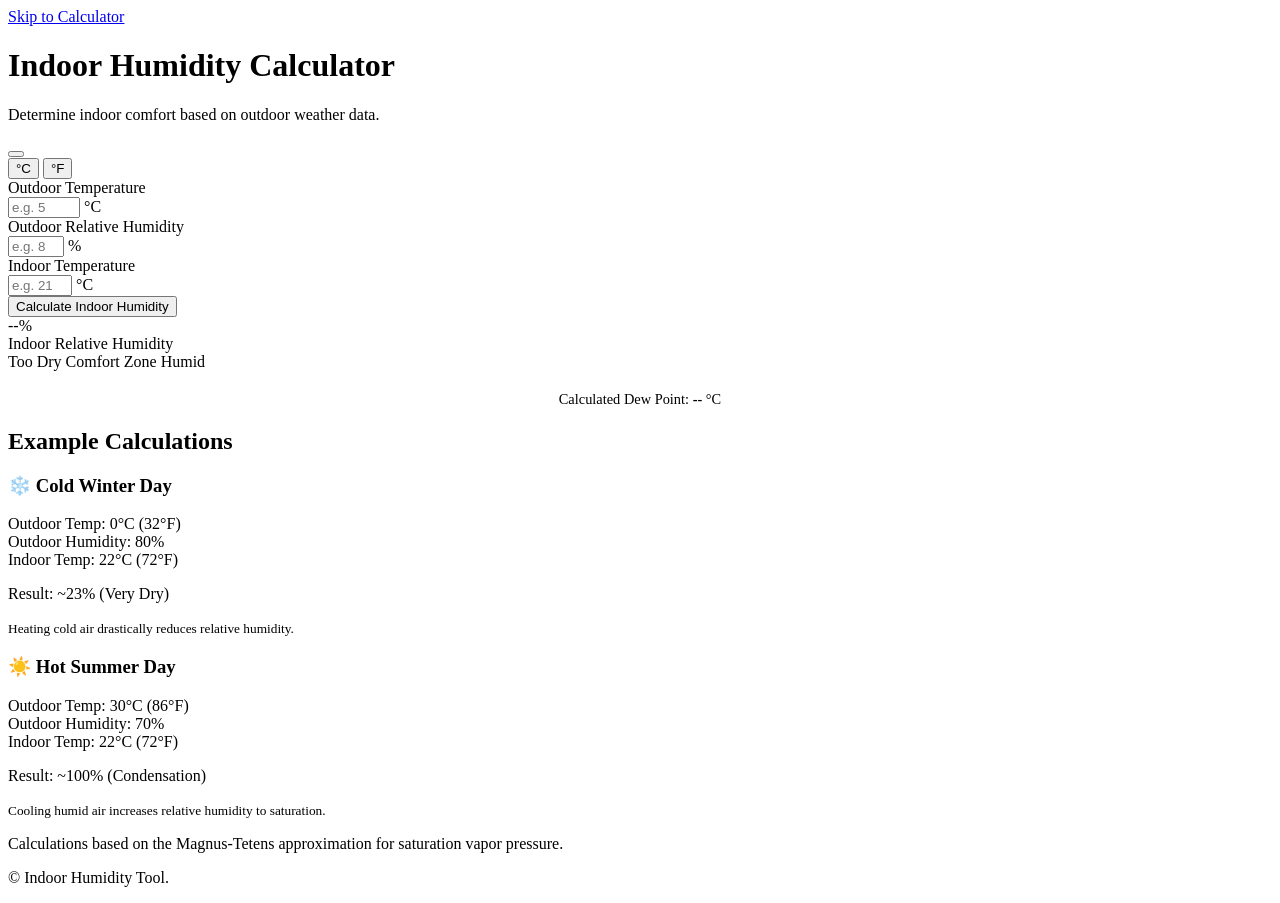
==== public/index.html @ 2df4491f "move index.html to public folder" ====
<!DOCTYPE html>
<html lang="en">
  <head>
    <meta charset="UTF-8" />
    <meta
      name="viewport"
      content="width=device-width, initial-scale=1.0" />
    <meta
      name="description"
      content="Calculate indoor relative humidity based on outdoor temperature and humidity. Uses the accurate Magnus-Tetens formula to determine dew point and comfort levels." />
    <meta
      name="author"
      content="Physics Calculator Tool" />
    <title>Indoor Humidity Calculator | Free Tool</title>
    <link
      rel="stylesheet"
      href="styles.css" />
  </head>
  <body>
    <a
      href="#main-calculator"
      class="skip-link"
      >Skip to Calculator</a
    >

    <header role="banner">
      <div class="header-content">
        <h1>Indoor Humidity Calculator</h1>
        <p>Determine indoor comfort based on outdoor weather data.</p>
      </div>
      <div class="controls">
        <!-- Theme Toggle -->
        <button
          class="btn-icon"
          id="theme-toggle"
          aria-label="Toggle dark mode">
          <!-- Sun Icon -->
          <svg
            class="sun-icon"
            viewBox="0 0 24 24"
            style="display: none">
            <path
              d="M12 7c-2.76 0-5 2.24-5 5s2.24 5 5 5 5-2.24 5-5-2.24-5-5-5zM2 13h2c.55 0 1-.45 1-1s-.45-1-1-1H2c-.55 0-1 .45-1 1s.45 1 1 1zm18 0h2c.55 0 1-.45 1-1s-.45-1-1-1h-2c-.55 0-1 .45-1 1s.45 1 1 1zM11 2v2c0 .55.45 1 1 1s1-.45 1-1V2c0-.55-.45-1-1-1s-1 .45-1 1zm0 18v2c0 .55.45 1 1 1s1-.45 1-1v-2c0-.55-.45-1-1-1s-1 .45-1 1zM5.99 4.58c-.39-.39-1.03-.39-1.41 0-.39.39-.39 1.03 0 1.41l1.06 1.06c.39.39 1.03.39 1.41 0s.39-1.03 0-1.41L5.99 4.58zm12.37 12.37c-.39-.39-1.03-.39-1.41 0-.39.39-.39 1.03 0 1.41l1.06 1.06c.39.39 1.03.39 1.41 0 .39-.39.39-1.03 0-1.41l-1.06-1.06zm1.06-10.96c.39-.39.39-1.03 0-1.41-.39-.39-1.03-.39-1.41 0l-1.06 1.06c-.39.39-.39 1.03 0 1.41s1.03.39 1.41 0l1.06-1.06zM7.05 18.36c.39-.39.39-1.03 0-1.41-.39-.39-1.03-.39-1.41 0l-1.06 1.06c-.39.39-.39 1.03 0 1.41s1.03.39 1.41 0l1.06-1.06z" />
          </svg>
          <!-- Moon Icon -->
          <svg
            class="moon-icon"
            viewBox="0 0 24 24"
            style="display: none">
            <path
              d="M12 3c-4.97 0-9 4.03-9 9s4.03 9 9 9 9-4.03 9-9c0-.46-.04-.92-.1-1.36-.98 1.37-2.58 2.26-4.4 2.26-2.98 0-5.4-2.42-5.4-5.4 0-1.81.89-3.42 2.26-4.4-.44-.06-.9-.1-1.36-.1z" />
          </svg>
        </button>

        <!-- Unit Toggle -->
        <div
          class="unit-toggle"
          role="radiogroup"
          aria-label="Temperature Unit">
          <button
            id="btn-celsius"
            role="radio"
            aria-checked="true"
            >°C</button
          >
          <button
            id="btn-fahrenheit"
            role="radio"
            aria-checked="false"
            >°F</button
          >
        </div>
      </div>
    </header>

    <main id="main-calculator">
      <form
        id="calc-form"
        aria-label="Humidity Calculation Form"
        novalidate>
        <div class="form-group">
          <label for="outdoor-temp">Outdoor Temperature</label>
          <div class="input-wrapper">
            <input
              type="number"
              id="outdoor-temp"
              name="outdoor-temp"
              placeholder="e.g. 5"
              required
              step="0.1"
              min="-50"
              max="60" />
            <span
              class="suffix"
              id="suffix-out"
              aria-hidden="true"
              >°C</span
            >
          </div>
        </div>

        <div class="form-group">
          <label for="outdoor-hum">Outdoor Relative Humidity</label>
          <div class="input-wrapper">
            <input
              type="number"
              id="outdoor-hum"
              name="outdoor-hum"
              placeholder="e.g. 80"
              required
              min="0"
              max="100"
              step="1" />
            <span class="suffix">%</span>
          </div>
        </div>

        <div class="form-group">
          <label for="indoor-temp">Indoor Temperature</label>
          <div class="input-wrapper">
            <input
              type="number"
              id="indoor-temp"
              name="indoor-temp"
              placeholder="e.g. 21"
              required
              step="0.1"
              min="0"
              max="50" />
            <span
              class="suffix"
              id="suffix-in"
              aria-hidden="true"
              >°C</span
            >
          </div>
        </div>

        <button type="submit">Calculate Indoor Humidity</button>
      </form>

      <!-- Live Region for Accessibility -->
      <div
        id="result-region"
        role="region"
        aria-live="polite"
        aria-atomic="true">
        <div class="result-header">
          <div
            class="result-value"
            id="display-humidity"
            >--%</div
          >
          <div class="result-label">Indoor Relative Humidity</div>
        </div>

        <div class="gauge-wrapper">
          <div class="gauge-labels">
            <span>Too Dry</span>
            <span>Comfort Zone</span>
            <span>Humid</span>
          </div>
          <div class="gauge-track">
            <div
              class="gauge-thumb"
              id="gauge-thumb"
              style="left: 0%"></div>
          </div>
          <div
            class="status-msg"
            id="status-message"></div>
        </div>

        <p style="text-align: center; font-size: 0.9rem; color: var(--text-muted); margin-top: 20px">
          Calculated Dew Point: <strong id="display-dewpoint">--</strong> <span id="suffix-dp">°C</span>
        </p>
      </div>
    </main>

    <section
      class="examples-section"
      aria-labelledby="examples-heading">
      <h2 id="examples-heading">Example Calculations</h2>
      <div class="example-grid">
        <article class="example-card">
          <h3>❄️ Cold Winter Day</h3>
          <div class="data-row">
            <span class="data-label">Outdoor Temp:</span>
            <span class="data-val">0°C (32°F)</span>
          </div>
          <div class="data-row">
            <span class="data-label">Outdoor Humidity:</span>
            <span class="data-val">80%</span>
          </div>
          <div class="data-row">
            <span class="data-label">Indoor Temp:</span>
            <span class="data-val">22°C (72°F)</span>
          </div>
          <div class="example-outcome">
            <p style="color: var(--danger)">Result: ~23% (Very Dry)</p>
            <small style="color: var(--text-muted)">Heating cold air drastically reduces relative humidity.</small>
          </div>
        </article>

        <article class="example-card">
          <h3>☀️ Hot Summer Day</h3>
          <div class="data-row">
            <span class="data-label">Outdoor Temp:</span>
            <span class="data-val">30°C (86°F)</span>
          </div>
          <div class="data-row">
            <span class="data-label">Outdoor Humidity:</span>
            <span class="data-val">70%</span>
          </div>
          <div class="data-row">
            <span class="data-label">Indoor Temp:</span>
            <span class="data-val">22°C (72°F)</span>
          </div>
          <div class="example-outcome">
            <p style="color: var(--primary)">Result: ~100% (Condensation)</p>
            <small style="color: var(--text-muted)">Cooling humid air increases relative humidity to saturation.</small>
          </div>
        </article>
      </div>
    </section>

    <footer role="contentinfo">
      <p>Calculations based on the Magnus-Tetens approximation for saturation vapor pressure.</p>
      <p>&copy; <span id="year"></span> Indoor Humidity Tool.</p>
    </footer>

    <script
      type="module"
      src="./scripts/main.js"></script>
  </body>
</html>
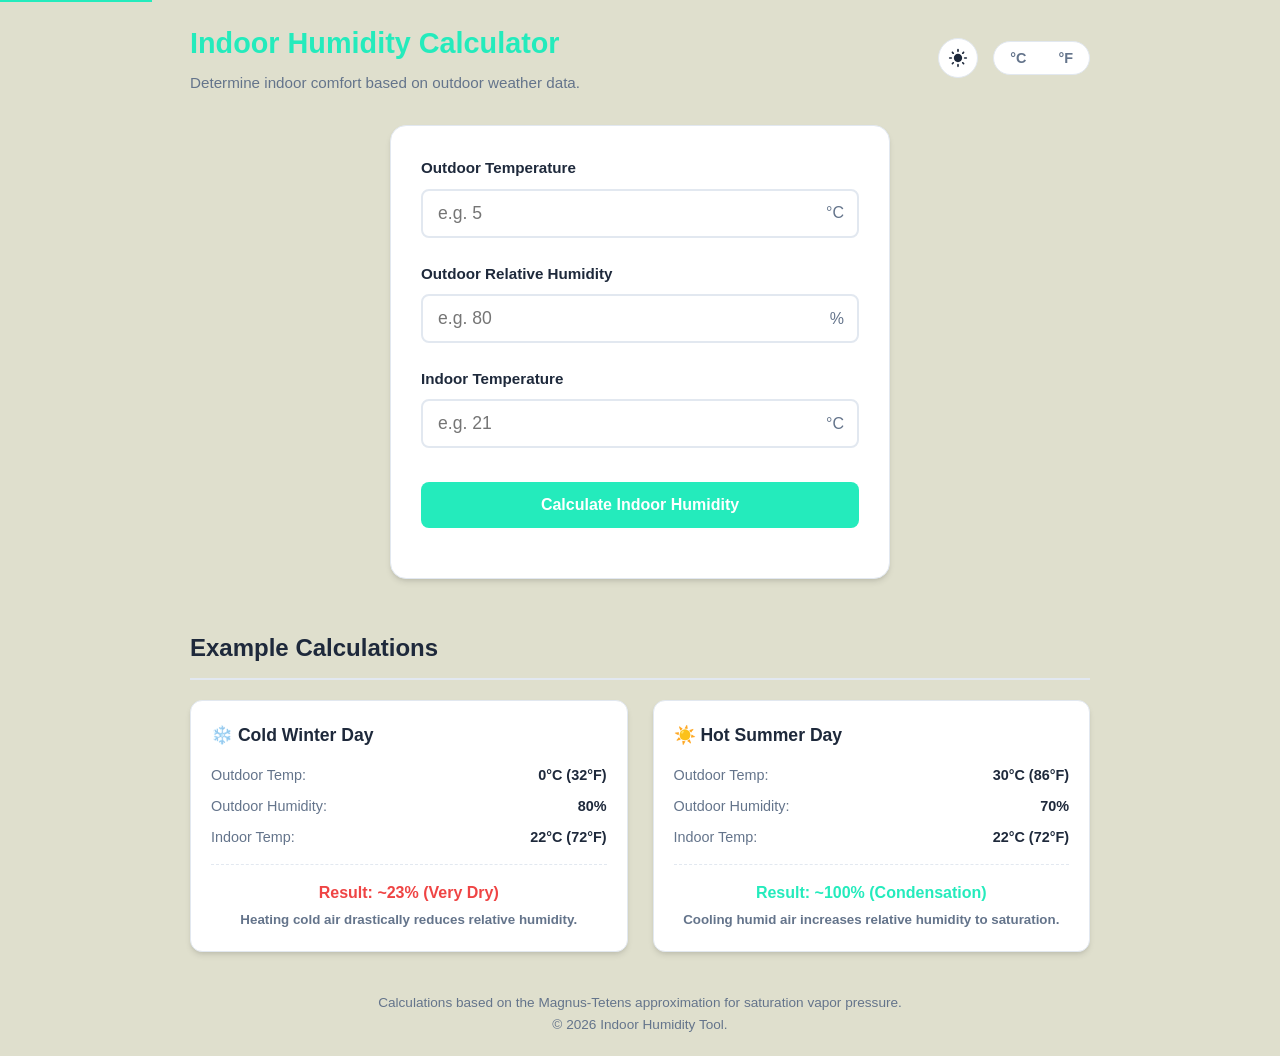
==== commit dc608180: "update index.html" ====
--- a/public/index.html
+++ b/public/index.html
@@ -14,7 +14,7 @@
     <title>Indoor Humidity Calculator | Free Tool</title>
     <link
       rel="stylesheet"
-      href="styles.css" />
+      href="./styles.css" />
   </head>
   <body>
     <a
--- a/public/styles.css
+++ b/public/styles.css
@@ -0,0 +1,420 @@
+* {
+  margin: 0;
+  padding: 0;
+  box-sizing: border-box;
+}
+
+html {
+  scroll-behavior: smooth;
+}
+:root {
+  /* Light Theme Variables (Default) */
+  --bg-body: hsl(60, 22%, 84%);
+  --bg-card: #ffffff;
+  --text-main: #1e293b;
+  --text-muted: #64748b;
+  --border-color: #e2e8f0;
+  --input-bg: #ffffff;
+  --input-text: #1e293b;
+  --primary: hsl(166, 83%, 53%);
+  --primary-hover: hsl(176, 76%, 48%);
+  --primary-light: #eff6ff;
+  --shadow: 0 4px 6px -1px rgb(0 0 0 / 0.1), 0 2px 4px -2px rgb(0 0 0 / 0.1);
+  --focus-ring: 0 0 0 3px rgba(37, 99, 235, 0.5);
+
+  /* Status Colors */
+  --success: #10b981;
+  --warning: #f59e0b;
+  --danger: #ef4444;
+}
+
+/* Dark Theme Override */
+[data-theme='dark'] {
+  --bg-body: #0f172a;
+  --bg-card: #1e293b;
+  --text-main: #f1f5f9;
+  --text-muted: #94a3b8;
+  --border-color: #334155;
+  --input-bg: #0f172a;
+  --input-text: #f1f5f9;
+  --primary: #3b82f6;
+  --primary-hover: #60a5fa;
+  --primary-light: #1e3a8a;
+  --shadow: 0 4px 6px -1px rgb(0 0 0 / 0.5);
+  --focus-ring: 0 0 0 3px rgba(59, 130, 246, 0.5);
+}
+
+/* Global Reset & Base Styles */
+* {
+  box-sizing: border-box;
+  margin: 0;
+  padding: 0;
+}
+
+body {
+  font-family: -apple-system, BlinkMacSystemFont, 'Segoe UI', Roboto, Helvetica, Arial, sans-serif;
+  background-color: var(--bg-body);
+  color: var(--text-main);
+  line-height: 1.6;
+  transition: background-color 0.3s ease, color 0.3s ease;
+  padding: 20px;
+  min-height: 100vh;
+  display: flex;
+  flex-direction: column;
+  align-items: center;
+}
+
+/* Accessibility Skip Link */
+.skip-link {
+  position: absolute;
+  top: -40px;
+  left: 0;
+  background: var(--primary);
+  color: white;
+  padding: 8px;
+  z-index: 100;
+  transition: top 0.2s;
+  text-decoration: none;
+  font-weight: bold;
+}
+.skip-link:focus {
+  top: 0;
+}
+
+/* Header & Nav */
+header {
+  width: 100%;
+  max-width: 900px;
+  display: flex;
+  justify-content: space-between;
+  align-items: center;
+  margin-bottom: 30px;
+  flex-wrap: wrap;
+  gap: 15px;
+}
+
+.header-content h1 {
+  font-size: 1.8rem;
+  color: var(--primary);
+  margin-bottom: 5px;
+}
+
+.header-content p {
+  color: var(--text-muted);
+  font-size: 0.95rem;
+}
+
+.controls {
+  display: flex;
+  gap: 15px;
+  align-items: center;
+}
+
+/* Toggle Buttons (Theme & Units) */
+.btn-icon {
+  background: var(--bg-card);
+  border: 1px solid var(--border-color);
+  color: var(--text-main);
+  width: 40px;
+  height: 40px;
+  border-radius: 50%;
+  display: flex;
+  align-items: center;
+  justify-content: center;
+  cursor: pointer;
+  transition: all 0.2s;
+}
+
+.btn-icon:hover {
+  border-color: var(--primary);
+  color: var(--primary);
+}
+
+.btn-icon svg {
+  width: 20px;
+  height: 20px;
+  fill: currentColor;
+}
+
+.unit-toggle {
+  display: flex;
+  background: var(--bg-card);
+  border: 1px solid var(--border-color);
+  border-radius: 25px;
+  overflow: hidden;
+}
+
+.unit-toggle button {
+  background: transparent;
+  border: none;
+  padding: 8px 16px;
+  cursor: pointer;
+  font-weight: 600;
+  color: var(--text-muted);
+  transition: all 0.2s;
+  font-size: 0.9rem;
+}
+
+.unit-toggle button.active {
+  background: var(--primary);
+  color: white;
+}
+
+/* Main Layout */
+main {
+  background: var(--bg-card);
+  border-radius: 16px;
+  box-shadow: var(--shadow);
+  width: 100%;
+  max-width: 500px;
+  padding: 30px;
+  border: 1px solid var(--border-color);
+}
+
+form {
+  margin-bottom: 20px;
+}
+
+/* Input Fields */
+.form-group {
+  margin-bottom: 24px;
+}
+
+label {
+  display: block;
+  margin-bottom: 8px;
+  font-weight: 600;
+  font-size: 0.95rem;
+  color: var(--text-main);
+}
+
+.input-wrapper {
+  position: relative;
+  display: flex;
+  align-items: center;
+}
+
+input[type='number'] {
+  width: 100%;
+  padding: 12px 15px;
+  background-color: var(--input-bg);
+  border: 2px solid var(--border-color);
+  border-radius: 8px;
+  font-size: 1.1rem;
+  color: var(--input-text);
+  transition: border-color 0.2s, box-shadow 0.2s;
+}
+
+input[type='number']:focus {
+  outline: none;
+  border-color: var(--primary);
+  box-shadow: var(--focus-ring);
+}
+
+.suffix {
+  position: absolute;
+  right: 15px;
+  color: var(--text-muted);
+  font-weight: 500;
+  pointer-events: none;
+}
+
+/* Action Button */
+button[type='submit'] {
+  width: 100%;
+  padding: 14px;
+  background-color: var(--primary);
+  color: white;
+  border: none;
+  border-radius: 8px;
+  font-size: 1rem;
+  font-weight: 700;
+  cursor: pointer;
+  transition: background-color 0.2s, transform 0.1s;
+  margin-top: 10px;
+}
+
+button[type='submit']:hover {
+  background-color: var(--primary-hover);
+}
+
+button[type='submit']:active {
+  transform: scale(0.98);
+}
+
+/* Results Section */
+#result-region {
+  margin-top: 30px;
+  padding-top: 25px;
+  border-top: 1px dashed var(--border-color);
+  display: none; /* Hidden initially */
+  animation: fadeIn 0.4s ease-out;
+}
+
+@keyframes fadeIn {
+  from {
+    opacity: 0;
+    transform: translateY(10px);
+  }
+  to {
+    opacity: 1;
+    transform: translateY(0);
+  }
+}
+
+.result-header {
+  text-align: center;
+  margin-bottom: 20px;
+}
+
+.result-value {
+  font-size: 3.5rem;
+  font-weight: 800;
+  line-height: 1;
+  color: var(--primary);
+}
+
+.result-label {
+  font-size: 0.9rem;
+  color: var(--text-muted);
+  text-transform: uppercase;
+  letter-spacing: 1px;
+  margin-top: 5px;
+}
+
+/* Gauge */
+.gauge-wrapper {
+  margin: 20px 0;
+}
+
+.gauge-labels {
+  display: flex;
+  justify-content: space-between;
+  font-size: 0.8rem;
+  color: var(--text-muted);
+  margin-bottom: 6px;
+}
+
+.gauge-track {
+  height: 12px;
+  width: 100%;
+  border-radius: 6px;
+  background: linear-gradient(
+    to right,
+    var(--danger) 0%,
+    var(--danger) 30%,
+    var(--success) 30%,
+    var(--success) 60%,
+    var(--warning) 60%,
+    var(--warning) 100%
+  );
+  position: relative;
+}
+
+.gauge-thumb {
+  position: absolute;
+  top: -5px;
+  width: 6px;
+  height: 22px;
+  background-color: #000;
+  border: 2px solid var(--bg-card);
+  border-radius: 4px;
+  transform: translateX(-50%);
+  transition: left 0.5s cubic-bezier(0.4, 0, 0.2, 1);
+  box-shadow: 0 2px 4px rgba(0, 0, 0, 0.3);
+}
+
+/* Dark mode specific gauge thumb fix */
+[data-theme='dark'] .gauge-thumb {
+  background-color: #fff;
+  border-color: var(--bg-card);
+}
+
+.status-msg {
+  text-align: center;
+  font-weight: 700;
+  margin-top: 12px;
+  font-size: 1.1rem;
+}
+
+/* Examples Section */
+.examples-section {
+  margin-top: 50px;
+  width: 100%;
+  max-width: 900px;
+}
+
+.examples-section h2 {
+  font-size: 1.5rem;
+  margin-bottom: 20px;
+  padding-bottom: 10px;
+  border-bottom: 2px solid var(--border-color);
+  color: var(--text-main);
+}
+
+.example-grid {
+  display: grid;
+  grid-template-columns: repeat(auto-fit, minmax(300px, 1fr));
+  gap: 25px;
+}
+
+article.example-card {
+  background: var(--bg-card);
+  border: 1px solid var(--border-color);
+  border-radius: 12px;
+  padding: 20px;
+  box-shadow: var(--shadow);
+}
+
+article.example-card h3 {
+  font-size: 1.1rem;
+  color: var(--text-main);
+  margin-bottom: 15px;
+  display: flex;
+  align-items: center;
+  gap: 8px;
+}
+
+.data-row {
+  display: flex;
+  justify-content: space-between;
+  margin-bottom: 8px;
+  font-size: 0.9rem;
+}
+
+.data-label {
+  color: var(--text-muted);
+}
+.data-val {
+  font-weight: 600;
+  color: var(--text-main);
+}
+
+.example-outcome {
+  margin-top: 15px;
+  padding-top: 15px;
+  border-top: 1px dashed var(--border-color);
+  font-weight: 700;
+  text-align: center;
+}
+
+/* Footer */
+footer {
+  margin-top: auto;
+  padding-top: 40px;
+  text-align: center;
+  font-size: 0.85rem;
+  color: var(--text-muted);
+}
+
+/* Helper for SVG visibility */
+.visually-hidden {
+  position: absolute;
+  width: 1px;
+  height: 1px;
+  padding: 0;
+  margin: -1px;
+  overflow: hidden;
+  clip: rect(0, 0, 0, 0);
+  border: 0;
+}
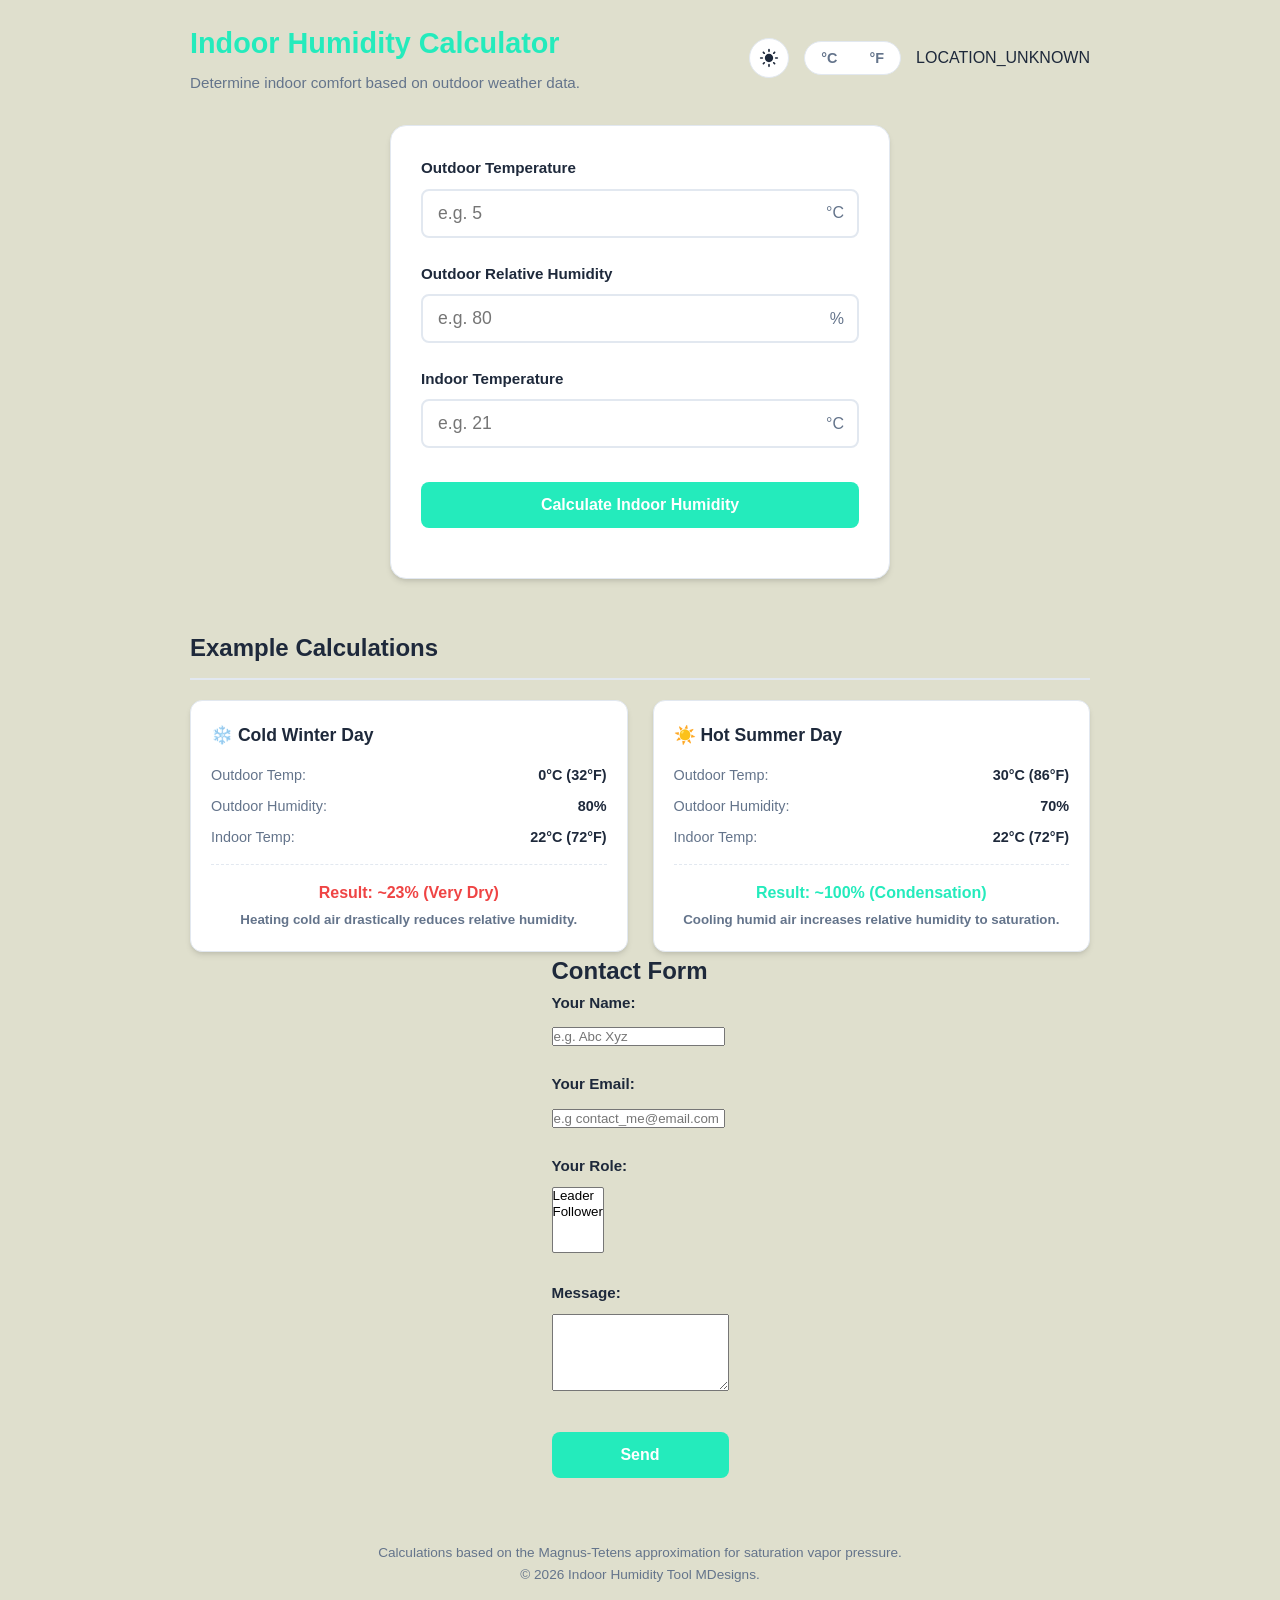
==== commit 55768b36: "update index.html" ====
--- a/public/index.html
+++ b/public/index.html
@@ -17,12 +17,6 @@
       href="./styles.css" />
   </head>
   <body>
-    <a
-      href="#main-calculator"
-      class="skip-link"
-      >Skip to Calculator</a
-    >
-
     <header role="banner">
       <div class="header-content">
         <h1>Indoor Humidity Calculator</h1>
@@ -70,6 +64,7 @@
             >°F</button
           >
         </div>
+        <p class="geo-info">LOCATION_UNKNOWN</p>
       </div>
     </header>
 
@@ -224,9 +219,67 @@
       </div>
     </section>
 
+    <section id="contact-form-sec">
+      <h2 class="">Contact Form</h2>
+      <form
+        name="humidity-calc-contact-form"
+        method="POST"
+        netlify-honeypot="bot-field"
+        data-netlify-recaptcha="true"
+        data-netlify="true">
+        <p class="visually-hidden">
+          <label>
+            Don’t fill this out if you’re human:
+            <input
+              name="bot-field"
+              type="text" />
+          </label>
+        </p>
+        <div class="form-group">
+          <label for="name">Your Name:</label>
+          <input
+            id="name"
+            type="text"
+            name="name"
+            placeholder="e.g. Abc Xyz" />
+        </div>
+        <div class="form-group">
+          <label for="email">Your Email:</label>
+          <input
+            id="email"
+            type="email"
+            name="email"
+            placeholder="e.g contact_me@email.com" />
+        </div>
+        <div class="form-group">
+          <label for="role">Your Role:</label>
+          <select
+            id="role"
+            name="role[]"
+            multiple>
+            <option value="leader">Leader</option>
+            <option value="follower">Follower</option>
+          </select>
+        </div>
+        <div class="form-group">
+          <label for="message">Message:</label>
+          <textarea
+            id="message"
+            name="message"
+            rows="5"></textarea>
+        </div>
+
+        <div data-netlify-recaptcha="true"></div>
+
+        <div class="form-group">
+          <button type="submit">Send</button>
+        </p>
+      </form>
+    </section>
+
     <footer role="contentinfo">
       <p>Calculations based on the Magnus-Tetens approximation for saturation vapor pressure.</p>
-      <p>&copy; <span id="year"></span> Indoor Humidity Tool.</p>
+      <p>&copy; <span id="year"></span> Indoor Humidity Tool MDesigns.</p>
     </footer>
 
     <script
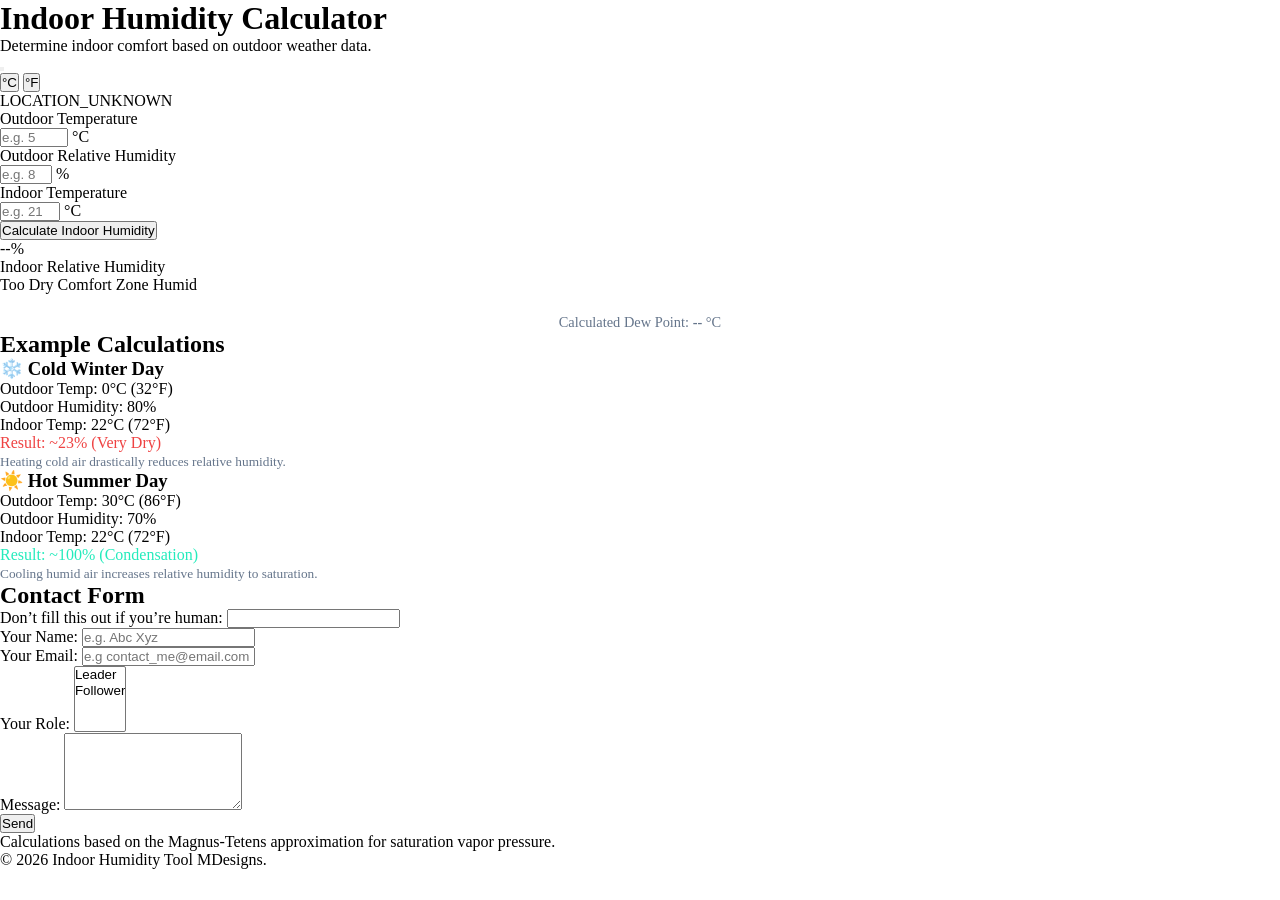
==== commit 98c9fe15: "update/index.html: in contact form, change to netliy" ====
--- a/public/index.html
+++ b/public/index.html
@@ -226,7 +226,7 @@
         method="POST"
         netlify-honeypot="bot-field"
         data-netlify-recaptcha="true"
-        data-netlify="true">
+      netlify>
         <p class="visually-hidden">
           <label>
             Don’t fill this out if you’re human:
--- a/public/styles.css
+++ b/public/styles.css
@@ -10,22 +10,22 @@
 :root {
   /* Light Theme Variables (Default) */
   --bg-body: hsl(60, 22%, 84%);
-  --bg-card: #ffffff;
-  --text-main: #1e293b;
-  --text-muted: #64748b;
-  --border-color: #e2e8f0;
-  --input-bg: #ffffff;
-  --input-text: #1e293b;
+  --bg-card: hsl(0, 0%, 100%);
+  --text-main: hsl(217, 33%, 17%);
+  --text-muted: hsl(215, 16%, 47%);
+  --border-color: hsl(214, 32%, 91%);
+  --input-bg: hsl(0, 0%, 100%);
+  --input-text: hsl(217, 33%, 17%);
   --primary: hsl(166, 83%, 53%);
   --primary-hover: hsl(176, 76%, 48%);
-  --primary-light: #eff6ff;
+  --primary-light: hsl(214, 100%, 97%);
   --shadow: 0 4px 6px -1px rgb(0 0 0 / 0.1), 0 2px 4px -2px rgb(0 0 0 / 0.1);
-  --focus-ring: 0 0 0 3px rgba(37, 99, 235, 0.5);
+  --focus-ring: 0 0 0 3px hsla(181, 83%, 53%, 0.5);
 
   /* Status Colors */
-  --success: #10b981;
-  --warning: #f59e0b;
-  --danger: #ef4444;
+  --success: hsl(160, 84%, 39%);
+  --warning: hsl(38, 92%, 50%);
+  --danger: hsl(0, 84%, 60%);
 }
 
 /* Dark Theme Override */
@@ -37,13 +37,7 @@
   --border-color: #334155;
   --input-bg: #0f172a;
   --input-text: #f1f5f9;
-  --primary: #3b82f6;
-  --primary-hover: #60a5fa;
-  --primary-light: #1e3a8a;
-  --shadow: 0 4px 6px -1px rgb(0 0 0 / 0.5);
-  --focus-ring: 0 0 0 3px rgba(59, 130, 246, 0.5);
-}
-
+X
 /* Global Reset & Base Styles */
 * {
   box-sizing: border-box;
@@ -123,6 +117,7 @@
   justify-content: center;
   cursor: pointer;
   transition: all 0.2s;
+  box-sizing: border-box;
 }
 
 .btn-icon:hover {
@@ -169,7 +164,10 @@
   max-width: 500px;
   padding: 30px;
   border: 1px solid var(--border-color);
-}
+  box-sizing: border-box;
+}
+
+/* -------------------- form --------------------- */
 
 form {
   margin-bottom: 20px;
@@ -194,7 +192,7 @@
   align-items: center;
 }
 
-input[type='number'] {
+input[type='number'], input[type='text'], input[type='email'], textarea {
   width: 100%;
   padding: 12px 15px;
   background-color: var(--input-bg);
@@ -203,6 +201,7 @@
   font-size: 1.1rem;
   color: var(--input-text);
   transition: border-color 0.2s, box-shadow 0.2s;
+  box-sizing: border-box;
 }
 
 input[type='number']:focus {
@@ -322,6 +321,7 @@
   transform: translateX(-50%);
   transition: left 0.5s cubic-bezier(0.4, 0, 0.2, 1);
   box-shadow: 0 2px 4px rgba(0, 0, 0, 0.3);
+  box-sizing: border-box;
 }
 
 /* Dark mode specific gauge thumb fix */
@@ -396,6 +396,13 @@
   border-top: 1px dashed var(--border-color);
   font-weight: 700;
   text-align: center;
+}
+
+/* Contact Form Section */
+#contact-form-sec{
+  margin-top: 2rem;
+  padding: 1rem;
+  background: var(--bg-card);
 }
 
 /* Footer */
@@ -418,3 +425,10 @@
   clip: rect(0, 0, 0, 0);
   border: 0;
 }
+
+
+.geo-info {
+  font-size: 12px;
+  color: gray;
+  display: block;
+}
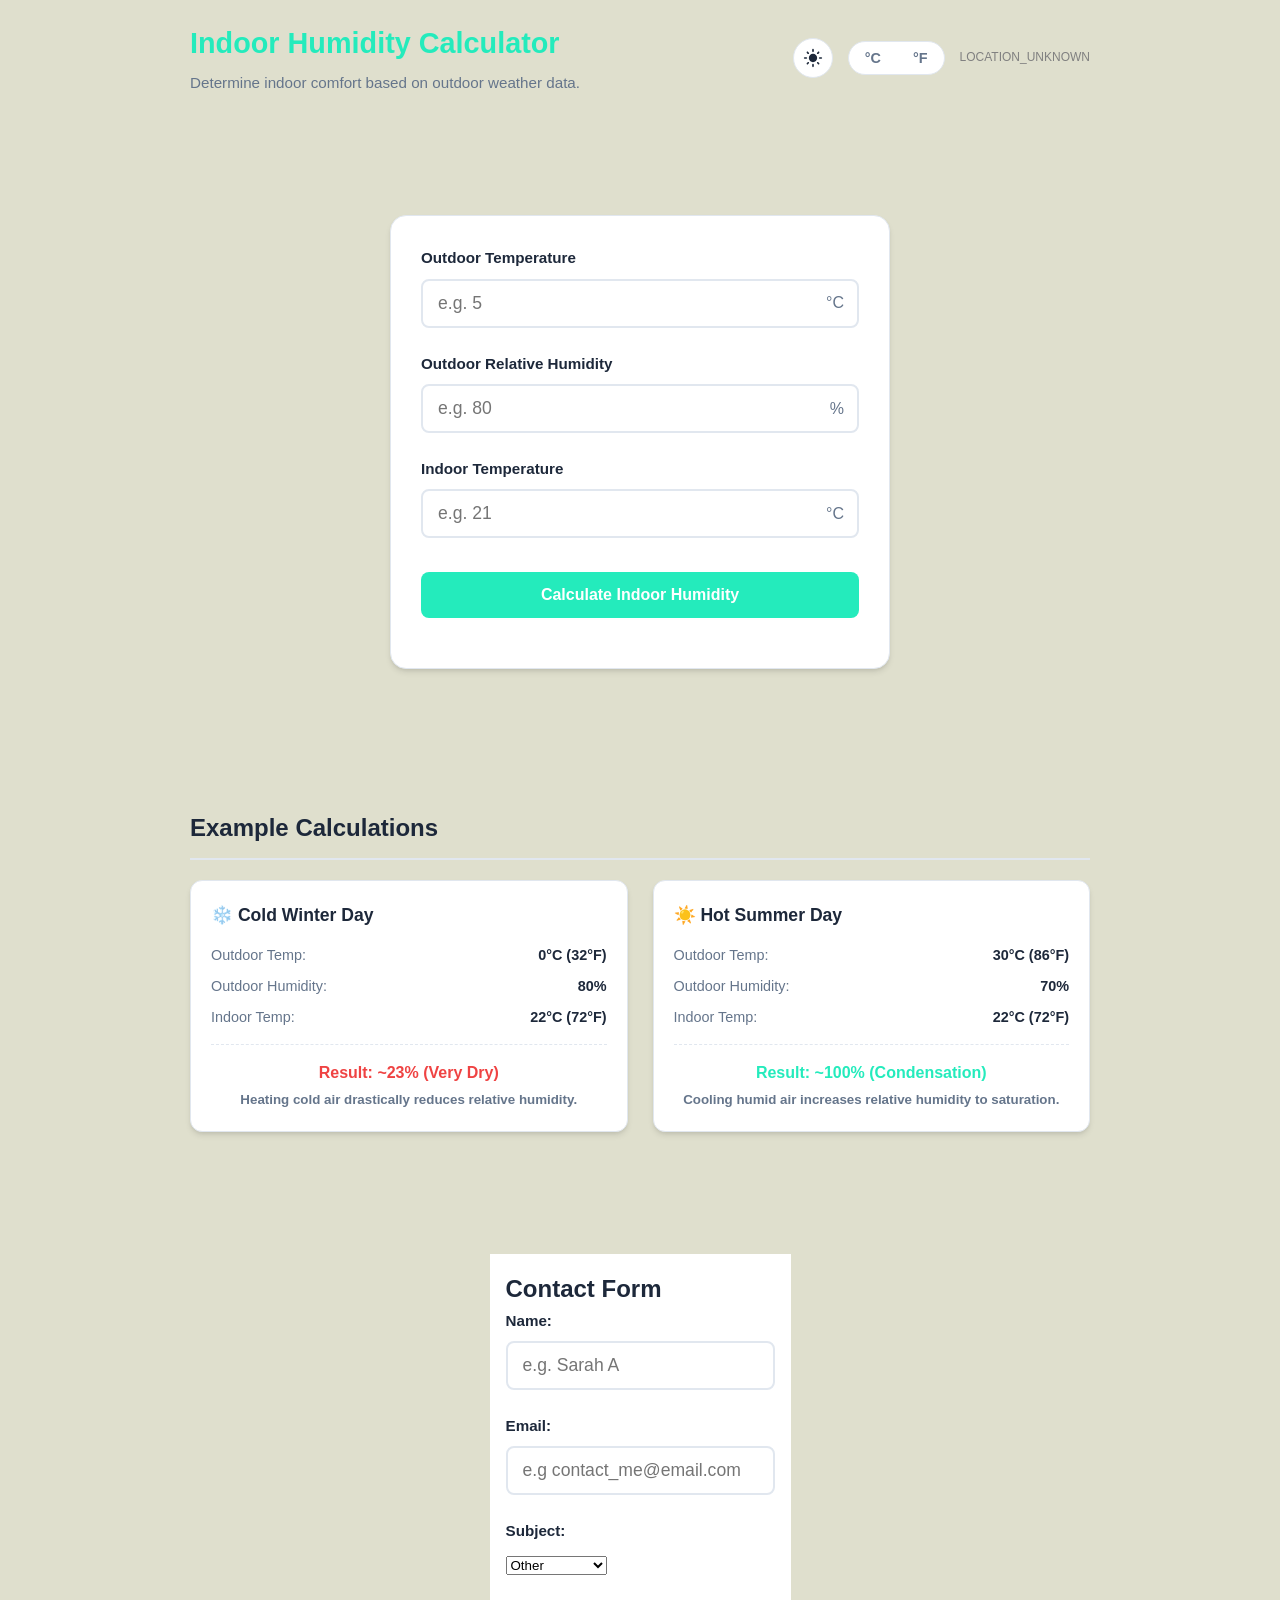
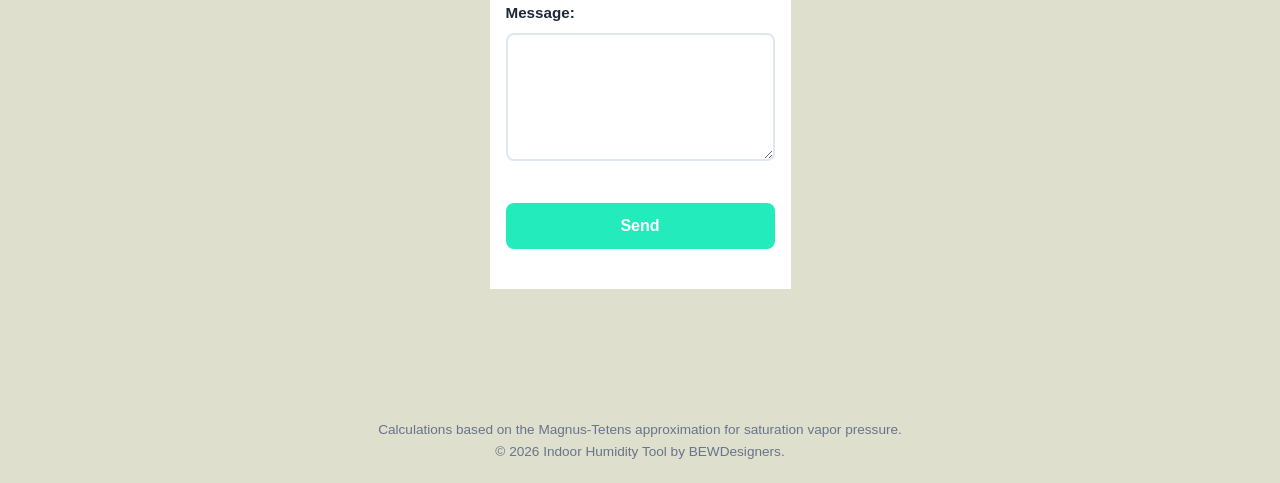
==== commit 636b2a8a: "update index.html" ====
--- a/public/index.html
+++ b/public/index.html
@@ -236,29 +236,30 @@
           </label>
         </p>
         <div class="form-group">
-          <label for="name">Your Name:</label>
+          <label for="name">Name:</label>
           <input
             id="name"
             type="text"
             name="name"
-            placeholder="e.g. Abc Xyz" />
-        </div>
-        <div class="form-group">
-          <label for="email">Your Email:</label>
+            placeholder="e.g. Sarah A" required />
+        </div>
+        <div class="form-group">
+          <label for="email">Email:</label>
           <input
             id="email"
             type="email"
             name="email"
-            placeholder="e.g contact_me@email.com" />
-        </div>
-        <div class="form-group">
-          <label for="role">Your Role:</label>
+            placeholder="e.g contact_me@email.com" required />
+        </div>
+        <div class="form-group">
+          <label for="subject">Subject:</label>
           <select
-            id="role"
-            name="role[]"
-            multiple>
-            <option value="leader">Leader</option>
-            <option value="follower">Follower</option>
+            id="subject"
+            name="subject">
+            <option value="other" checked>Other</option>
+            <option value="feedback">Feedback</option>
+            <option value="suggestion">Suggestion</option>
+            <option value="collaboration">Collaboration</option>
           </select>
         </div>
         <div class="form-group">
@@ -269,7 +270,7 @@
             rows="5"></textarea>
         </div>
 
-        <div data-netlify-recaptcha="true"></div>
+        <div style="color: beige; background-color: hsl(0, 0%, 20%);" data-netlify-recaptcha="true"></div>
 
         <div class="form-group">
           <button type="submit">Send</button>
@@ -279,7 +280,7 @@
 
     <footer role="contentinfo">
       <p>Calculations based on the Magnus-Tetens approximation for saturation vapor pressure.</p>
-      <p>&copy; <span id="year"></span> Indoor Humidity Tool MDesigns.</p>
+      <p>&copy; <span id="year"></span> Indoor Humidity Tool by BEWDesigners.</p>
     </footer>
 
     <script
--- a/public/styles.css
+++ b/public/styles.css
@@ -7,6 +7,7 @@
 html {
   scroll-behavior: smooth;
 }
+
 :root {
   /* Light Theme Variables (Default) */
   --bg-body: hsl(60, 22%, 84%);
@@ -37,7 +38,7 @@
   --border-color: #334155;
   --input-bg: #0f172a;
   --input-text: #f1f5f9;
-X
+}
 /* Global Reset & Base Styles */
 * {
   box-sizing: border-box;
@@ -54,6 +55,7 @@
   padding: 20px;
   min-height: 100vh;
   display: flex;
+  gap: 10vh;
   flex-direction: column;
   align-items: center;
 }
@@ -192,7 +194,10 @@
   align-items: center;
 }
 
-input[type='number'], input[type='text'], input[type='email'], textarea {
+input[type='number'],
+input[type='text'],
+input[type='email'],
+textarea {
   width: 100%;
   padding: 12px 15px;
   background-color: var(--input-bg);
@@ -385,6 +390,7 @@
 .data-label {
   color: var(--text-muted);
 }
+
 .data-val {
   font-weight: 600;
   color: var(--text-main);
@@ -399,7 +405,7 @@
 }
 
 /* Contact Form Section */
-#contact-form-sec{
+#contact-form-sec {
   margin-top: 2rem;
   padding: 1rem;
   background: var(--bg-card);
@@ -426,9 +432,9 @@
   border: 0;
 }
 
-
 .geo-info {
   font-size: 12px;
   color: gray;
   display: block;
-}+}
+      
